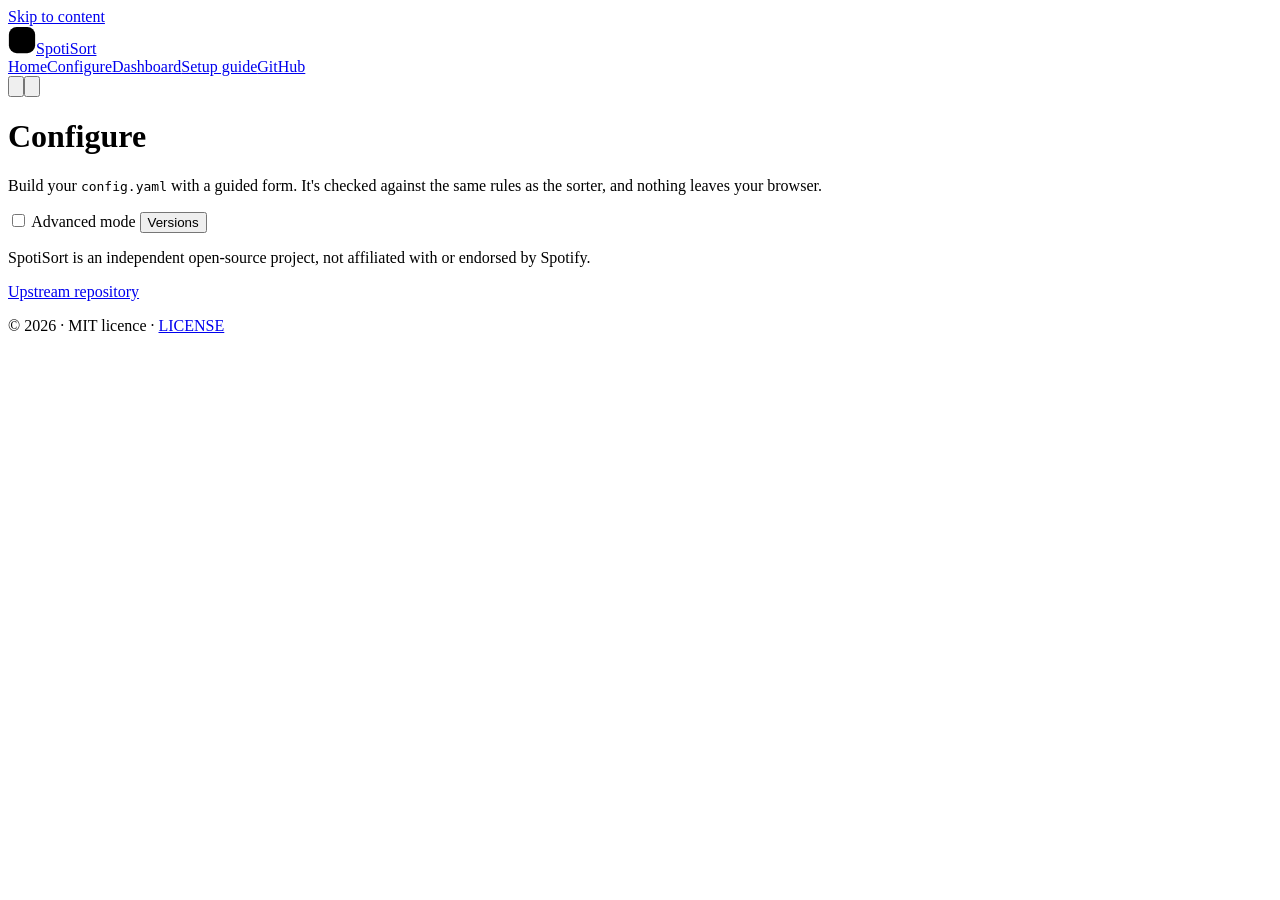
==== docs/builder/index.html @ b07a0dbf "UI cleanup pass + GitHub write-back for Configure (Master decisions 7) Part A (decisions 40-43): - B" ====
<!DOCTYPE html>
<html lang="en">
  <head>
    <meta charset="utf-8" />
    <script>try{var t=localStorage.getItem('spotisort-theme');if(t==='light'||t==='dark')document.documentElement.setAttribute('data-theme',t);}catch(e){}</script>
    <meta name="viewport" content="width=device-width, initial-scale=1" />
    <meta name="description" content="Configure SpotiSort's rules with a guided, step-by-step form. Works offline; nothing leaves your browser." />
    <meta name="theme-color" content="#121212" />
    <title>Configure — SpotiSort</title>
    <link rel="manifest" href="../manifest.webmanifest" />
    <link rel="icon" href="../assets/favicon.svg" type="image/svg+xml" />
    <link rel="icon" type="image/png" sizes="192x192" href="../icons/icon-192.png" />
    <link rel="apple-touch-icon" href="../icons/icon-192.png" />
    <link rel="stylesheet" href="../assets/tokens.css" />
    <link rel="stylesheet" href="../assets/components.css" />
    <link rel="stylesheet" href="../assets/site.css" />
    <link rel="stylesheet" href="builder.css" />
  </head>
  <body>
    <div id="site-shell">
      <noscript>
        <p><a href="../index.html">SpotiSort</a> ·
           <a href="./">Configure</a> ·
           <a href="../dashboard/">Dashboard</a> ·
           <a href="../setup/">Setup guide</a> ·
           <a href="https://github.com/Vishnu-DRX/SpotiSort">GitHub</a></p>
      </noscript>
    </div>

    <main id="main" class="container configure">
      <header class="configure-top">
        <h1>Configure</h1>
        <p class="configure-tagline">Build your <code>config.yaml</code> with a guided form. It's checked against the same rules as the sorter, and nothing leaves your browser.</p>
        <div class="configure-modebar">
          <label class="switch">
            <input type="checkbox" class="switch-input" id="advanced-toggle" role="switch" aria-checked="false" />
            <span class="switch-ui" aria-hidden="true"></span>
            <span class="switch-label">Advanced mode</span>
          </label>
          <button type="button" class="btn btn-secondary btn-sm" id="versions-open" data-open="versions-drawer">Versions</button>
        </div>
      </header>

      <div id="storage-banner" class="banner banner-warning" role="status" hidden>
        <div class="banner-body"><strong>Your browser is blocking local storage.</strong> Drafts and versions will only last until you close this tab. Use Download or Copy to keep your config.yaml safe.</div>
      </div>

      <!-- ============================================================ TEMPLATES (first visit only) -->
      <section id="templates" class="card" aria-labelledby="templates-h" hidden>
        <h2 id="templates-h">Start from a template</h2>
        <p class="hint">Pick a starting point — you can change everything afterwards.</p>
        <div class="template-grid">
          <button type="button" class="card card-interactive template-card" id="tpl-language">
            <h3>Sort by language</h3>
            <p>Map a couple of your playlists to languages and route songs by language.</p>
          </button>
          <button type="button" class="card card-interactive template-card" id="tpl-artist">
            <h3>Sort by artist</h3>
            <p>Start with a rule that routes a few favourite artists into one playlist.</p>
          </button>
          <button type="button" class="card card-interactive template-card" id="tpl-blank">
            <h3>Start blank</h3>
            <p>No rules yet — build everything from scratch.</p>
          </button>
        </div>
      </section>

      <!-- ============================================================ STEPPER -->
      <div id="wizard" class="wizard" hidden>
        <nav aria-label="Configure steps">
          <ol class="stepper" id="stepper">
            <li id="step-tab-1" data-step="1">Basics</li>
            <li id="step-tab-2" data-step="2">Languages</li>
            <li id="step-tab-3" data-step="3">Rules</li>
            <li id="step-tab-4" data-step="4">Review &amp; save</li>
          </ol>
        </nav>

        <div class="wizard-body">
          <div class="wizard-main">

            <!-- STEP 1: BASICS -->
            <section id="step-1" class="wizard-step card" aria-labelledby="step-1-h">
              <h2 id="step-1-h">1. Basics</h2>
              <p>Choose how many days a song waits in Liked Songs before rules apply, and where unmatched songs should end up (if anywhere).</p>
              <div class="example-box"><strong>Example:</strong> a threshold of 14 means a song liked today is left alone until it has sat in Liked Songs for two weeks.</div>
              <div class="field">
                <label class="label" for="g-days">Default days threshold
                  <button class="help" data-tip="Whole days a song stays in Liked Songs before any rule can match it. Rule-level overrides exist in Advanced mode." aria-label="Why does this matter?">?</button>
                </label>
                <input id="g-days" class="input" type="text" inputmode="numeric" autocomplete="off" aria-describedby="g-days-hint err-g-days" />
                <p class="hint" id="g-days-hint">Leave blank for 14.</p>
                <p class="err" id="err-g-days"></p>
              </div>
              <div class="field">
                <label class="label" for="g-fallback">Fallback playlist
                  <button class="help" data-tip="Name of an existing playlist for songs that don't match any rule. Leave blank to leave them in Liked Songs untouched." aria-label="Why does this matter?">?</button>
                </label>
                <input id="g-fallback" class="input" type="text" autocomplete="off" aria-describedby="g-fallback-hint err-g-fallback" />
                <p class="hint" id="g-fallback-hint">e.g. Inbox Overflow. Blank leaves unmatched songs alone.</p>
                <p class="err" id="err-g-fallback"></p>
              </div>
              <div class="wizard-nav"><span></span><button type="button" class="btn btn-primary" data-next>Next: Languages</button></div>
            </section>

            <!-- STEP 2: LANGUAGES -->
            <section id="step-2" class="wizard-step card" aria-labelledby="step-2-h" hidden>
              <h2 id="step-2-h">2. Languages</h2>
              <p>Tell SpotiSort which of your existing playlists already hold one language — it learns that language for every artist in that playlist.</p>
              <div class="example-box"><strong>Example:</strong> mapping "Chill Hindi" → Hindi means every artist who appears in that playlist is now recognised as Hindi elsewhere too.</div>
              <ul class="rows" id="lp-list"></ul>
              <button type="button" class="btn btn-secondary" id="lp-add">Add language playlist</button>

              <div class="field check-row-field">
                <label class="check-row"><input id="g-mb" type="checkbox" class="check" checked /> Look up genre and language on MusicBrainz
                  <button class="help" data-tip="enrichment.musicbrainz: free lookup service, limited to 1 request per second." aria-label="Why does this matter?">?</button>
                </label>
              </div>
              <div class="field check-row-field" data-advanced-only>
                <label class="check-row"><input id="g-en" type="checkbox" class="check" /> Assume English for Latin-script songs by US/GB/AU/CA/IE/NZ artists
                  <button class="help" data-tip="enrichment.english_default: a weak guess, off by default. Only turn this on if you're fine with occasional mislabeling." aria-label="Why does this matter?">?</button>
                </label>
                <p class="hint" id="g-en-hint">Off by default — a weak guess.</p>
              </div>
              <div class="field check-row-field">
                <label class="switch">
                  <input id="g-log" type="checkbox" class="switch-input" role="switch" aria-checked="false" />
                  <span class="switch-ui" aria-hidden="true"></span>
                  <span class="switch-label">Include song titles in committed run logs</span>
                </label>
                <button class="help" data-tip="Off by default: your committed logs on GitHub only show counts and links, not song titles. Turn on if you're fine with that being public in your fork." aria-label="Why does this matter?">?</button>
                <p class="hint">logging.include_track_names — off means public logs show counts and links only, not titles.</p>
              </div>

              <div class="wizard-nav"><button type="button" class="btn btn-secondary" data-back>Back</button><button type="button" class="btn btn-primary" data-next>Next: Rules</button></div>
            </section>

            <!-- STEP 3: RULES -->
            <section id="step-3" class="wizard-step card" aria-labelledby="step-3-h" hidden>
              <h2 id="step-3-h">3. Rules</h2>
              <p>Rules run top to bottom and the <strong>first match wins</strong> — order is priority. Put specific rules above broad ones.</p>
              <div class="example-box"><strong>Example:</strong> a rule matching "language is Hindi" placed above a catch-all rule means Hindi songs go to your Hindi playlist even though the catch-all would also match them.</div>
              <p class="reorder-help hint">Reorder: drag a rule by its handle, or focus the handle and use the Up/Down buttons or <kbd>Alt</kbd>+<kbd>↑</kbd>/<kbd>↓</kbd>.</p>
              <div id="rule-notice" class="notice" role="status" aria-live="polite"></div>
              <p id="rules-empty" class="empty">No rules yet. Add one to get started.</p>
              <ol id="rules" class="rules"></ol>
              <button type="button" class="btn btn-primary" id="rule-add">Add rule</button>
              <div class="wizard-nav"><button type="button" class="btn btn-secondary" data-back>Back</button><button type="button" class="btn btn-primary" data-next>Next: Review</button></div>
            </section>

            <!-- STEP 4: REVIEW -->
            <section id="step-4" class="wizard-step card" aria-labelledby="step-4-h" hidden>
              <h2 id="step-4-h">4. Review &amp; save</h2>
              <p>Check the summary below, fix anything flagged, then save a local version and download or copy the file into your fork.</p>
              <div id="error-summary" class="summary" tabindex="-1" hidden></div>
              <p id="status" class="status" role="status" aria-live="polite"></p>
              <h3>Plain-English summary</h3>
              <ul id="plain-summary" class="plain-summary"></ul>

              <div data-advanced-only class="card" id="advanced-panel">
                <h3>Advanced: raw YAML, import &amp; schema</h3>
                <div class="field">
                  <label class="label" for="yaml-edit">Edit config.yaml directly</label>
                  <textarea id="yaml-edit" class="textarea yaml-edit" rows="14" spellcheck="false" autocomplete="off" aria-describedby="yaml-edit-err"></textarea>
                  <p class="err" id="yaml-edit-err"></p>
                </div>
                <details class="disclosure" id="import">
                  <summary>Import an existing config.yaml</summary>
                  <p class="hint">Loading replaces everything in the form. Drag a file onto this box, choose one, or paste text.</p>
                  <div class="field">
                    <label class="label" for="import-file">Choose a file</label>
                    <input id="import-file" class="input" type="file" accept=".yaml,.yml,text/yaml,text/plain" />
                  </div>
                  <div class="field" id="import-drop">
                    <label class="label" for="import-text">Or paste / drop YAML</label>
                    <textarea id="import-text" class="textarea" rows="6" spellcheck="false" autocomplete="off"></textarea>
                  </div>
                  <button type="button" class="btn btn-secondary" id="import-btn">Load into form</button>
                  <div id="import-status" class="notice" role="status" aria-live="polite"></div>
                </details>
                <button type="button" class="btn btn-secondary" data-open="schema-drawer">Schema reference</button>
              </div>

              <div class="code" data-copyable>
                <div class="code-head"><span>config.yaml</span></div>
                <pre id="yaml-out" class="yaml" tabindex="0" aria-label="YAML preview"><code></code></pre>
              </div>
              <p id="action-status" class="status" role="status" aria-live="polite"></p>
              <div class="actions">
                <button type="button" class="btn btn-primary" id="save-btn">Save configuration</button>
                <button type="button" class="btn btn-secondary" id="save-github-btn">Save to GitHub</button>
                <button type="button" class="btn btn-secondary" id="download-btn" data-advanced-only>Download config.yaml</button>
              </div>
              <p class="hint"><strong>Save configuration</strong> saves a version locally in this browser only. <strong>Save to GitHub</strong> commits <code>config.yaml</code> straight to your fork's repository root. Either way, Copy or Download also work.</p>
              <div class="wizard-nav"><button type="button" class="btn btn-secondary" data-back>Back</button><span></span></div>
            </section>
          </div>

          <aside class="wizard-side">
            <div class="card sticky">
              <h2>Live preview</h2>
              <div class="code" data-copyable>
                <pre id="yaml-preview" class="yaml" tabindex="0" aria-label="Live YAML preview"><code></code></pre>
              </div>
              <h3>In plain English</h3>
              <ul id="plain-summary-side" class="plain-summary"></ul>
            </div>
          </aside>
        </div>
      </div>
    </main>

    <!-- Versions drawer -->
    <div class="overlay overlay-side" id="versions-drawer" hidden>
      <div class="drawer" role="dialog" aria-labelledby="versions-drawer-title">
        <div class="dialog-head"><h2 id="versions-drawer-title">Versions</h2><button class="btn btn-icon" data-close aria-label="Close">×</button></div>
        <div class="dialog-body">
          <h3>Saved locally</h3>
          <p class="hint">The last 5 saved versions, kept in this browser only.</p>
          <ul id="versions-list" class="versions-list"></ul>
          <p id="versions-empty" class="empty">No saved versions yet. Use "Save configuration" on the Review step.</p>
          <h3>On GitHub</h3>
          <p class="hint" id="versions-github-hint">The last 5 commits to <code>config.yaml</code> on your fork.</p>
          <ul id="versions-github-list" class="versions-list"></ul>
        </div>
      </div>
    </div>

    <!-- Save to GitHub dialog -->
    <div class="overlay" id="github-save-dialog" hidden>
      <div class="dialog" role="dialog" aria-labelledby="github-save-title">
        <div class="dialog-head"><h2 id="github-save-title">Save to GitHub</h2><button class="btn btn-icon" data-close aria-label="Close">×</button></div>
        <div class="dialog-body" id="github-save-body"></div>
      </div>
    </div>

    <!-- Compare modal -->
    <div class="overlay" id="compare-modal" hidden>
      <div class="dialog dialog-wide" role="dialog" aria-labelledby="compare-title">
        <div class="dialog-head"><h2 id="compare-title">Compare with current</h2><button class="btn btn-icon" data-close aria-label="Close">×</button></div>
        <div class="dialog-body">
          <h3>Rules</h3>
          <div class="table-wrap"><table class="table" id="compare-rules-table"><thead><tr><th>Rule</th><th>Status</th></tr></thead><tbody></tbody></table></div>
          <h3>YAML</h3>
          <pre class="yaml" id="compare-yaml-diff"></pre>
        </div>
      </div>
    </div>

    <!-- Schema reference drawer -->
    <div class="overlay overlay-side" id="schema-drawer" hidden>
      <div class="drawer" role="dialog" aria-labelledby="schema-drawer-title">
        <div class="dialog-head"><h2 id="schema-drawer-title">Schema reference</h2><button class="btn btn-icon" data-close aria-label="Close">×</button></div>
        <div class="dialog-body">
          <div class="table-wrap"><table class="table" id="schema-table"><thead><tr><th>Key</th><th>Type</th><th>Default</th><th>Constraint</th></tr></thead><tbody></tbody></table></div>
        </div>
      </div>
    </div>

    <datalist id="lang-options"></datalist>
    <script src="../vendor/js-yaml.min.js"></script>
    <script src="languages.js"></script>
    <script src="validate.js"></script>
    <script src="schema.js"></script>
    <script src="../assets/ui.js" defer></script>
    <script src="../assets/shell.js" defer data-active="configure"></script>
    <script src="../assets/github-pat.js" defer></script>
    <script src="app.js" defer></script>
  </body>
</html>
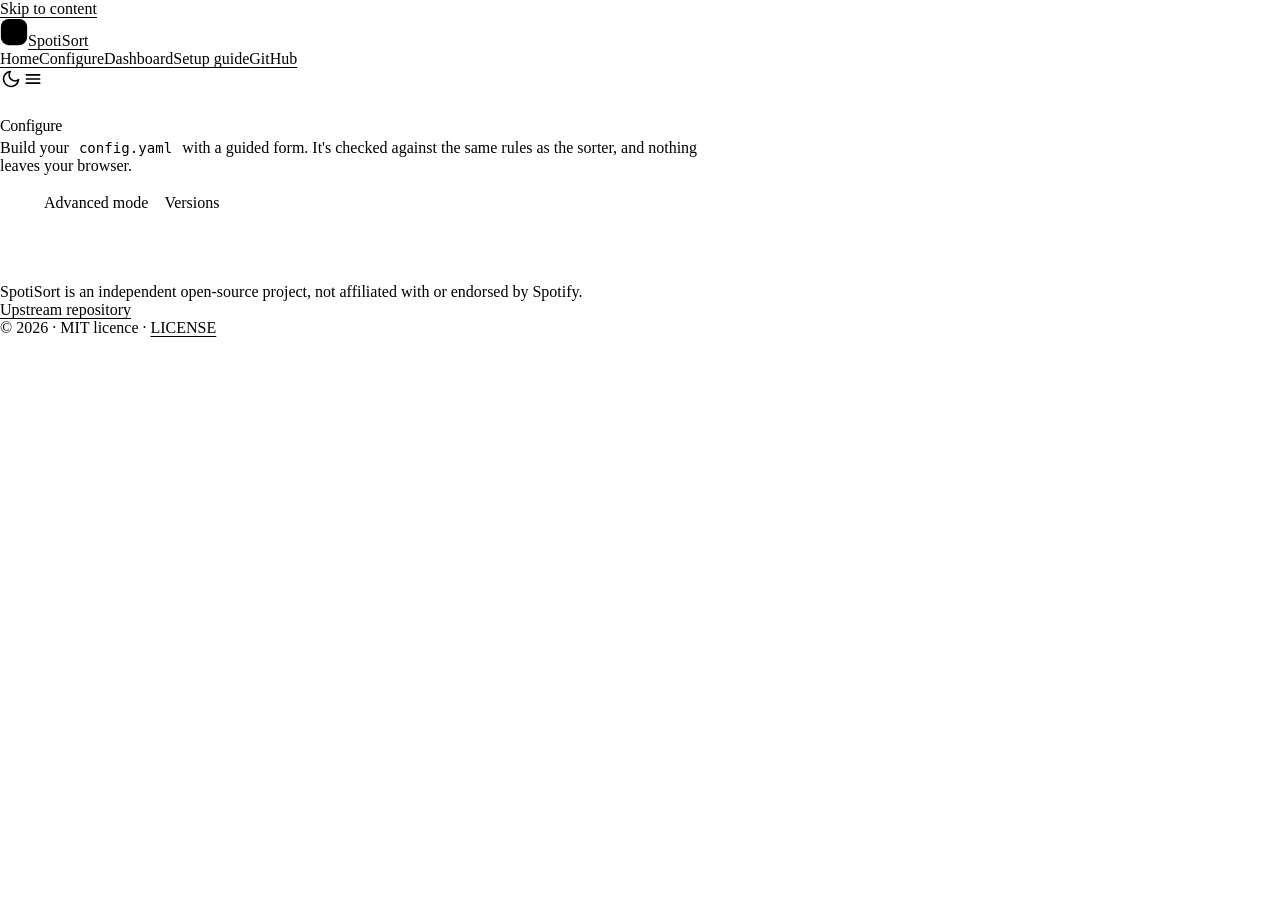
==== commit 1e92d3f7: "Fix stepper list-item ARIA violation in Configure builder role="button" directly on the #stepper <li" ====
--- a/docs/builder/index.html
+++ b/docs/builder/index.html
@@ -69,10 +69,10 @@
       <div id="wizard" class="wizard" hidden>
         <nav aria-label="Configure steps">
           <ol class="stepper" id="stepper">
-            <li id="step-tab-1" data-step="1">Basics</li>
-            <li id="step-tab-2" data-step="2">Languages</li>
-            <li id="step-tab-3" data-step="3">Rules</li>
-            <li id="step-tab-4" data-step="4">Review &amp; save</li>
+            <li data-step="1"><button type="button" id="step-tab-1">Basics</button></li>
+            <li data-step="2"><button type="button" id="step-tab-2">Languages</button></li>
+            <li data-step="3"><button type="button" id="step-tab-3">Rules</button></li>
+            <li data-step="4"><button type="button" id="step-tab-4">Review &amp; save</button></li>
           </ol>
         </nav>
 
@@ -100,6 +100,14 @@
                 <p class="hint" id="g-fallback-hint">e.g. Inbox Overflow. Blank leaves unmatched songs alone.</p>
                 <p class="err" id="err-g-fallback"></p>
               </div>
+              <div class="field">
+                <label class="label" for="g-inbox-since">Inbox start date
+                  <button class="help" data-tip="Songs liked before this date are never evaluated, no matter how a run is started. Required before an unattended (scheduled) run is allowed, so a future schedule can never reach your old library." aria-label="Why does this matter?">?</button>
+                </label>
+                <input id="g-inbox-since" class="input" type="date" autocomplete="off" aria-describedby="g-inbox-since-hint err-g-inbox-since" />
+                <p class="hint" id="g-inbox-since-hint">Blank means every song is in scope (fine for manual runs; a scheduled run will require this to be set).</p>
+                <p class="err" id="err-g-inbox-since"></p>
+              </div>
               <div class="wizard-nav"><span></span><button type="button" class="btn btn-primary" data-next>Next: Languages</button></div>
             </section>
 
@@ -128,8 +136,8 @@
                   <span class="switch-ui" aria-hidden="true"></span>
                   <span class="switch-label">Include song titles in committed run logs</span>
                 </label>
-                <button class="help" data-tip="Off by default: your committed logs on GitHub only show counts and links, not song titles. Turn on if you're fine with that being public in your fork." aria-label="Why does this matter?">?</button>
-                <p class="hint">logging.include_track_names — off means public logs show counts and links only, not titles.</p>
+                <button class="help" data-tip="Off by default: your committed logs on GitHub show counts and decisions only, not song titles or which songs they are. Turn on if you're fine with real song titles and links being public in your fork." aria-label="Why does this matter?">?</button>
+                <p class="hint">logging.include_track_names — off means public logs show counts and decisions only, no titles and no song-identifying links.</p>
               </div>
 
               <div class="wizard-nav"><button type="button" class="btn btn-secondary" data-back>Back</button><button type="button" class="btn btn-primary" data-next>Next: Rules</button></div>
@@ -141,6 +149,48 @@
               <p>Rules run top to bottom and the <strong>first match wins</strong> — order is priority. Put specific rules above broad ones.</p>
               <div class="example-box"><strong>Example:</strong> a rule matching "language is Hindi" placed above a catch-all rule means Hindi songs go to your Hindi playlist even though the catch-all would also match them.</div>
               <p class="reorder-help hint">Reorder: drag a rule by its handle, or focus the handle and use the Up/Down buttons or <kbd>Alt</kbd>+<kbd>↑</kbd>/<kbd>↓</kbd>.</p>
+
+              <div class="card" id="aip-panel">
+                <h3>Route songs to an artist's existing playlist</h3>
+                <p class="hint">If most of an artist's songs already sit in one of your playlists, a new song by that artist can be routed there automatically — no language or genre needed. Turn this on, then add a rule below using the "Artist has a confident home playlist" condition with Target playlist set to <code>auto</code>.</p>
+                <div class="field check-row-field">
+                  <label class="switch">
+                    <input id="g-aip-enabled" type="checkbox" class="switch-input" role="switch" aria-checked="false" />
+                    <span class="switch-ui" aria-hidden="true"></span>
+                    <span class="switch-label">Enable artist-based routing</span>
+                  </label>
+                  <button class="help" data-tip="artist_in_playlist: off by default. When on, adds the settings below to config.yaml so a rule can use the 'auto' target." aria-label="Why does this matter?">?</button>
+                </div>
+                <div class="field">
+                  <label class="label" for="g-aip-min-tracks">Minimum tracks
+                    <button class="help" data-tip="artist_in_playlist.min_tracks: the artist needs at least this many existing tracks in one playlist, or the signal is too weak to act on." aria-label="Why does this matter?">?</button>
+                  </label>
+                  <input id="g-aip-min-tracks" class="input" type="text" inputmode="numeric" autocomplete="off" aria-describedby="g-aip-min-tracks-hint err-g-aip-min-tracks" />
+                  <p class="hint" id="g-aip-min-tracks-hint">Default 3.</p>
+                  <p class="err" id="err-g-aip-min-tracks"></p>
+                </div>
+                <div class="field">
+                  <label class="label" for="g-aip-min-dominance">Minimum dominance
+                    <button class="help" data-tip="artist_in_playlist.min_dominance: that top playlist must hold at least this share (0-1) of the artist's tracked tracks, or it's not treated as a confident home." aria-label="Why does this matter?">?</button>
+                  </label>
+                  <input id="g-aip-min-dominance" class="input" type="text" inputmode="decimal" autocomplete="off" aria-describedby="g-aip-min-dominance-hint err-g-aip-min-dominance" />
+                  <p class="hint" id="g-aip-min-dominance-hint">Default 0.9 (90%).</p>
+                  <p class="err" id="err-g-aip-min-dominance"></p>
+                </div>
+                <div class="field" data-advanced-only>
+                  <label class="label" for="aip-exclude-add">Never route to these playlists
+                    <button class="help" data-tip="artist_in_playlist.exclude_playlists: these playlists are never a candidate target, however many tracks by the artist they hold. Vault_drx is always excluded, on top of anything listed here." aria-label="Why does this matter?">?</button>
+                  </label>
+                  <ul id="aip-exclude-chips" class="chips" aria-label="Excluded playlists"></ul>
+                  <div class="chip-add">
+                    <input id="aip-exclude-add" class="input" type="text" autocomplete="off" aria-describedby="err-g-aip-exclude" />
+                    <button type="button" class="btn btn-secondary" id="aip-exclude-add-btn">Add</button>
+                  </div>
+                  <p class="hint">Vault_drx is always excluded and cannot be removed here.</p>
+                  <p class="err" id="err-g-aip-exclude"></p>
+                </div>
+              </div>
+
               <div id="rule-notice" class="notice" role="status" aria-live="polite"></div>
               <p id="rules-empty" class="empty">No rules yet. Add one to get started.</p>
               <ol id="rules" class="rules"></ol>
--- a/docs/assets/components.css
+++ b/docs/assets/components.css
@@ -0,0 +1,259 @@
+/* SpotiSort component library (Master decision 23). Consumes ONLY tokens.css variables. API: see COMPONENTS.md.
+   Sections: base, utilities, buttons, forms, cards, tabs, overlays, toasts, tooltip/popover, badges, table,
+   feedback (empty/skeleton/banner/stepper), code, disclosure, meter. */
+
+/* ------------------------------------------------------------ base */
+*, *::before, *::after { box-sizing: border-box; }
+html { background: var(--color-bg); overflow-x: hidden; }
+body { margin: 0; background: var(--color-bg); color: var(--color-text); font: var(--text-md)/var(--leading-body) var(--font-sans); overflow-wrap: break-word; overflow-x: clip; }
+body.ui-locked { overflow: hidden; }
+h1, h2, h3, h4 { line-height: var(--leading-tight); margin: 0 0 var(--space-3); font-weight: var(--weight-bold); }
+h1 { font-size: var(--text-3xl); letter-spacing: -0.02em; }
+h2 { font-size: var(--text-2xl); letter-spacing: -0.01em; }
+h3 { font-size: var(--text-xl); }
+h4 { font-size: var(--text-lg); }
+p { margin: 0 0 var(--space-3); }
+a { color: var(--color-accent-text); text-underline-offset: 3px; }
+a:hover { color: var(--color-accent-hover); }
+:root[data-theme="light"] a:hover { color: var(--color-accent-pressed); }
+@media (prefers-color-scheme: light) { :root:not([data-theme="dark"]) a:hover { color: var(--color-accent-pressed); } }
+code, kbd, samp { font: 0.9em var(--font-mono); }
+:not(pre) > code { background: var(--color-elevated); padding: 1px 6px; border-radius: var(--radius-sm); overflow-wrap: anywhere; }
+kbd { background: var(--color-elevated); border: 1px solid var(--color-border); border-bottom-width: 2px; border-radius: var(--radius-sm); padding: 0 6px; }
+hr { border: 0; border-top: 1px solid var(--color-border); margin: var(--space-5) 0; }
+img, svg { max-width: 100%; }
+[hidden] { display: none !important; }
+::placeholder { color: var(--color-text-secondary); opacity: 1; }
+input[type="range"] { accent-color: var(--color-accent); }
+
+/* ------------------------------------------------------------ utilities */
+.sr-only { position: absolute; width: 1px; height: 1px; margin: -1px; overflow: hidden; clip: rect(0 0 0 0); white-space: nowrap; border: 0; padding: 0; }
+.muted { color: var(--color-text-secondary); }
+.small { font-size: var(--text-sm); }
+.tabular, .num { font-variant-numeric: tabular-nums; }
+.stack { display: flex; flex-direction: column; gap: var(--space-4); }
+.stack-sm { display: flex; flex-direction: column; gap: var(--space-2); }
+.cluster { display: flex; flex-wrap: wrap; align-items: center; gap: var(--space-3); }
+.container { width: 100%; max-width: var(--content-max); margin: 0 auto; padding: 0 var(--space-4); }
+.icon { width: 1.25em; height: 1.25em; flex: none; fill: none; stroke: currentColor; stroke-width: 2; stroke-linecap: round; stroke-linejoin: round; }
+
+/* ------------------------------------------------------------ buttons */
+.btn { --btn-bg: transparent; --btn-fg: var(--color-text); --btn-bd: var(--color-muted);
+  display: inline-flex; align-items: center; justify-content: center; gap: var(--space-2); position: relative;
+  min-height: var(--touch-target); padding: 0 var(--space-5); font: var(--weight-bold) var(--text-md)/1 var(--font-sans);
+  color: var(--btn-fg); background: var(--btn-bg); border: 1px solid var(--btn-bd); border-radius: var(--radius-pill);
+  cursor: pointer; text-decoration: none; white-space: nowrap; user-select: none; -webkit-tap-highlight-color: transparent;
+  transition: background var(--motion-fast) var(--motion-ease), transform var(--motion-fast) var(--motion-ease), border-color var(--motion-fast); }
+.btn:hover { --btn-bd: var(--color-text); color: var(--btn-fg); }
+.btn:active { transform: scale(0.98); }
+.btn-primary { --btn-bg: var(--color-accent); --btn-fg: var(--color-on-accent); --btn-bd: var(--color-accent); }
+.btn-primary:hover { --btn-bg: var(--color-accent-hover); --btn-bd: var(--color-accent-hover); color: var(--color-on-accent); transform: scale(1.02); }
+.btn-primary:active { --btn-bg: var(--color-accent-pressed); --btn-bd: var(--color-accent-pressed); transform: scale(0.98); }
+.btn-secondary { --btn-bg: transparent; }
+.btn-ghost { --btn-bd: transparent; }
+.btn-ghost:hover { --btn-bd: transparent; background: var(--color-hover); }
+.btn-danger { --btn-bg: var(--color-danger-bg); --btn-fg: var(--color-danger-text); --btn-bd: var(--color-danger); }
+.btn-danger:hover { --btn-bd: var(--color-danger-text); color: var(--color-danger-text); }
+.btn-sm { min-height: 32px; padding: 0 var(--space-3); font-size: var(--text-sm); }
+.btn-icon { width: var(--touch-target); padding: 0; --btn-bd: transparent; border-radius: 50%; }
+.btn-icon:hover { --btn-bd: transparent; background: var(--color-hover); }
+.btn-icon.btn-sm { width: 32px; }
+.btn:disabled, .btn[aria-disabled="true"] { opacity: 0.45; cursor: not-allowed; transform: none; pointer-events: none; }
+.btn.is-loading, .btn[aria-busy="true"] { color: transparent; pointer-events: none; }
+.btn.is-loading::after, .btn[aria-busy="true"]::after { content: ""; position: absolute; width: 1.1em; height: 1.1em; border-radius: 50%;
+  border: 2px solid var(--btn-fg); border-right-color: transparent; animation: ui-spin 0.8s linear infinite; }
+.btn.is-loading > *, .btn[aria-busy="true"] > * { visibility: hidden; }
+.btn.is-loading::after { border-color: var(--color-text); border-right-color: transparent; }
+.btn-primary.is-loading::after { border-color: var(--color-on-accent); border-right-color: transparent; }
+@keyframes ui-spin { to { transform: rotate(360deg); } }
+@media (prefers-reduced-motion: reduce) { .btn.is-loading::after, .btn[aria-busy="true"]::after { animation-duration: 3s; } }
+
+/* ------------------------------------------------------------ forms */
+.field { display: flex; flex-direction: column; gap: var(--space-1); min-width: 0; }
+.label { font-size: var(--text-sm); font-weight: var(--weight-medium); color: var(--color-text); display: inline-flex; align-items: center; gap: var(--space-2); }
+.hint { font-size: var(--text-sm); color: var(--color-text-secondary); }
+.error-msg { font-size: var(--text-sm); color: var(--color-danger-text); }
+.input, .select, .textarea, .tags { width: 100%; min-height: var(--touch-target); padding: 0 var(--space-3); font: var(--text-md)/1.4 var(--font-sans);
+  color: var(--color-text); background: var(--color-bg); border: 1px solid var(--color-muted); border-radius: var(--radius-md);
+  transition: border-color var(--motion-fast), box-shadow var(--motion-fast); }
+.card .input, .card .select, .card .textarea, .card .tags, .drawer .input, .dialog .input { background: var(--color-bg); }
+.textarea { padding: var(--space-3); min-height: 6rem; resize: vertical; }
+.input:hover, .select:hover, .textarea:hover, .tags:hover { border-color: var(--color-text-secondary); }
+.input:focus-visible, .select:focus-visible, .textarea:focus-visible, .tags:focus-within { border-color: var(--color-focus); outline: var(--focus-ring-width) solid var(--color-focus); outline-offset: 1px; }
+.input[aria-invalid="true"], .select[aria-invalid="true"], .textarea[aria-invalid="true"], .tags[aria-invalid="true"] { border-color: var(--color-danger); }
+.input:disabled, .select:disabled, .textarea:disabled { opacity: 0.5; cursor: not-allowed; }
+.select { appearance: none; -webkit-appearance: none; padding-right: 2.5rem; cursor: pointer;
+  background-image: linear-gradient(45deg, transparent 50%, var(--color-text-secondary) 50%), linear-gradient(135deg, var(--color-text-secondary) 50%, transparent 50%);
+  background-position: calc(100% - 20px) 50%, calc(100% - 14px) 50%; background-size: 6px 6px; background-repeat: no-repeat; }
+.select option { background: var(--color-elevated); color: var(--color-text); }
+input[type="number"].input { font-variant-numeric: tabular-nums; }
+input[type="number"].input::-webkit-inner-spin-button, input[type="number"].input::-webkit-outer-spin-button { opacity: 0.6; height: 28px; }
+input[type="file"].input { padding: 6px var(--space-3); line-height: 30px; cursor: pointer; }
+input[type="file"]::file-selector-button { font: var(--weight-bold) var(--text-sm) var(--font-sans); color: var(--color-text); background: transparent;
+  border: 1px solid var(--color-muted); border-radius: var(--radius-pill); padding: 0 var(--space-4); height: 30px; margin-right: var(--space-3); cursor: pointer; }
+input[type="file"]::file-selector-button:hover { border-color: var(--color-text); background: var(--color-hover); }
+
+.check-row { display: inline-flex; align-items: flex-start; gap: var(--space-3); cursor: pointer; min-height: 28px; padding: var(--space-1) 0; }
+.check-row.is-disabled, .check-row:has(input:disabled) { opacity: 0.5; cursor: not-allowed; }
+input.check, input.radio { appearance: none; -webkit-appearance: none; flex: none; width: 20px; height: 20px; margin: 2px 0 0; display: inline-grid; place-content: center;
+  background: var(--color-bg); border: 2px solid var(--color-muted); cursor: inherit; transition: background var(--motion-fast), border-color var(--motion-fast); }
+input.check { border-radius: var(--radius-sm); }
+input.radio { border-radius: 50%; }
+input.check:hover, input.radio:hover { border-color: var(--color-text); }
+input.check:checked, input.radio:checked, input.check:indeterminate { background: var(--color-accent); border-color: var(--color-accent); }
+input.check:checked::after { content: ""; width: 5px; height: 10px; border: solid var(--color-on-accent); border-width: 0 2.5px 2.5px 0; transform: rotate(45deg) translate(-1px, -1px); }
+input.check:indeterminate::after { content: ""; width: 10px; height: 2.5px; background: var(--color-on-accent); }
+input.radio:checked::after { content: ""; width: 8px; height: 8px; border-radius: 50%; background: var(--color-on-accent); }
+input.check[aria-invalid="true"], input.radio[aria-invalid="true"] { border-color: var(--color-danger); }
+
+.switch { display: inline-flex; align-items: center; gap: var(--space-3); cursor: pointer; position: relative; min-height: 28px; }
+.switch-input { position: absolute; opacity: 0; width: 44px; height: 28px; margin: 0; cursor: pointer; }
+.switch-ui { position: relative; flex: none; width: 44px; height: 26px; border-radius: var(--radius-pill); background: var(--color-elevated); border: 2px solid var(--color-muted); transition: background var(--motion-base), border-color var(--motion-base); }
+.switch-ui::after { content: ""; position: absolute; top: 3px; left: 3px; width: 16px; height: 16px; border-radius: 50%; background: var(--color-text-secondary); transition: transform var(--motion-base) var(--motion-ease), background var(--motion-base); }
+.switch-input:checked + .switch-ui { background: var(--color-accent); border-color: var(--color-accent); }
+.switch-input:checked + .switch-ui::after { transform: translateX(18px); background: var(--color-on-accent); }
+.switch-input:focus-visible + .switch-ui { outline: var(--focus-ring-width) solid var(--color-focus); outline-offset: var(--focus-ring-offset); }
+.switch-input:disabled + .switch-ui, .switch-input:disabled ~ .switch-label { opacity: 0.5; cursor: not-allowed; }
+
+.segmented { display: inline-flex; padding: 3px; gap: 2px; background: var(--color-elevated); border: 1px solid var(--color-border); border-radius: var(--radius-pill); max-width: 100%; }
+.segmented label { position: relative; display: flex; }
+.segmented input { position: absolute; opacity: 0; inset: 0; margin: 0; cursor: pointer; }
+.segmented span { display: inline-flex; align-items: center; min-height: 36px; padding: 0 var(--space-4); border-radius: var(--radius-pill); font-size: var(--text-sm); font-weight: var(--weight-bold); color: var(--color-text-secondary); transition: background var(--motion-fast), color var(--motion-fast); white-space: nowrap; }
+.segmented label:hover span { color: var(--color-text); }
+.segmented input:checked + span { background: var(--color-accent); color: var(--color-on-accent); }
+.segmented input:focus-visible + span { outline: var(--focus-ring-width) solid var(--color-focus); outline-offset: var(--focus-ring-offset); }
+.segmented input:disabled + span { opacity: 0.45; cursor: not-allowed; }
+
+.tags { display: flex; flex-wrap: wrap; align-items: center; gap: var(--space-2); padding: 6px var(--space-2); cursor: text; }
+.tags input { flex: 1 1 8rem; min-width: 6rem; min-height: 30px; border: 0; outline: 0; background: transparent; color: var(--color-text); font: inherit; padding: 0 var(--space-1); }
+.tags input:focus-visible { outline: 0; }
+
+/* ------------------------------------------------------------ cards, tabs */
+.card { background: var(--color-surface); border: 1px solid var(--color-border); border-radius: var(--radius-lg); padding: var(--space-5); }
+.card > :last-child { margin-bottom: 0; }
+.card-elevated { background: var(--color-elevated); box-shadow: var(--shadow-md); }
+.card-interactive { transition: background var(--motion-base), transform var(--motion-base) var(--motion-ease); }
+a.card-interactive { display: block; color: inherit; text-decoration: none; }
+.card-interactive:hover { background: var(--color-hover); transform: translateY(-2px); }
+
+.tablist { display: flex; gap: var(--space-1); border-bottom: 1px solid var(--color-border); overflow-x: auto; }
+.tab { appearance: none; background: none; border: 0; border-bottom: 3px solid transparent; margin-bottom: -1px; min-height: var(--touch-target); padding: 0 var(--space-4);
+  font: var(--weight-bold) var(--text-md) var(--font-sans); color: var(--color-text-secondary); cursor: pointer; white-space: nowrap; }
+.tab:hover { color: var(--color-text); }
+.tab[aria-selected="true"] { color: var(--color-text); border-bottom-color: var(--color-accent); }
+.tab:focus-visible { outline-offset: -3px; }
+.tabpanel { padding-top: var(--space-4); }
+
+/* ------------------------------------------------------------ modal + drawer */
+.overlay { position: fixed; inset: 0; z-index: var(--z-overlay); display: flex; align-items: center; justify-content: center; padding: var(--space-4); background: var(--color-scrim); animation: ui-fade var(--motion-base) var(--motion-ease); }
+.dialog, .drawer { background: var(--color-elevated); color: var(--color-text); border: 1px solid var(--color-border); box-shadow: var(--shadow-lg); display: flex; flex-direction: column; max-height: 100%; }
+.dialog { width: min(32rem, 100%); border-radius: var(--radius-lg); animation: ui-pop var(--motion-base) var(--motion-ease); }
+.overlay-side { justify-content: flex-end; padding: 0; }
+.drawer { width: min(30rem, 100%); height: 100%; border-radius: 0; border-width: 0 0 0 1px; animation: ui-slide var(--motion-slow) var(--motion-ease); }
+.dialog:focus, .drawer:focus { outline: 0; }
+.dialog-head { display: flex; align-items: flex-start; justify-content: space-between; gap: var(--space-3); padding: var(--space-5) var(--space-5) var(--space-2); }
+.dialog-head h2, .dialog-head h3 { margin: 0; font-size: var(--text-xl); }
+.dialog-body { padding: var(--space-2) var(--space-5) var(--space-4); overflow: auto; flex: 1 1 auto; }
+.dialog-foot { display: flex; flex-wrap: wrap; justify-content: flex-end; gap: var(--space-3); padding: var(--space-3) var(--space-5) var(--space-5); }
+@keyframes ui-fade { from { opacity: 0; } }
+@keyframes ui-pop { from { opacity: 0; transform: translateY(8px) scale(0.98); } }
+@keyframes ui-slide { from { transform: translateX(32px); opacity: 0; } }
+
+/* ------------------------------------------------------------ toasts */
+.toasts { position: fixed; z-index: var(--z-toast); right: var(--space-4); bottom: var(--space-4); left: var(--space-4); display: flex; flex-direction: column; align-items: flex-end; gap: var(--space-2); pointer-events: none; }
+.toast { pointer-events: auto; display: flex; align-items: center; gap: var(--space-3); max-width: 26rem; padding: var(--space-3) var(--space-4); border-radius: var(--radius-md); background: var(--color-elevated); color: var(--color-text);
+  border: 1px solid var(--color-border); border-left: 4px solid var(--toast-c, var(--color-info)); box-shadow: var(--shadow-md); animation: ui-pop var(--motion-base) var(--motion-ease); }
+.toast-success { --toast-c: var(--color-accent); }
+.toast-error { --toast-c: var(--color-danger); }
+.toast-warning { --toast-c: var(--color-warning); }
+.toast-msg { flex: 1; font-size: var(--text-sm); }
+
+/* ------------------------------------------------------------ tooltip + popover */
+.tooltip, .popover { position: fixed; z-index: var(--z-tip); max-width: min(20rem, calc(100vw - 16px)); padding: var(--space-2) var(--space-3); border-radius: var(--radius-md);
+  background: var(--color-elevated); color: var(--color-text); border: 1px solid var(--color-muted); box-shadow: var(--shadow-md); font-size: var(--text-sm); line-height: 1.45; }
+.popover { padding: var(--space-4); max-width: min(24rem, calc(100vw - 16px)); }
+.popover > :last-child { margin-bottom: 0; }
+.help { appearance: none; position: relative; display: inline-grid; place-content: center; width: 22px; height: 22px; padding: 0; border-radius: 50%; cursor: help; vertical-align: middle;
+  font: var(--weight-bold) 13px/1 var(--font-sans); color: var(--color-text-secondary); background: var(--color-elevated); border: 1px solid var(--color-muted); }
+.help::before { content: ""; position: absolute; inset: -11px; }
+.help:hover, .help[aria-expanded="true"] { color: var(--color-text); border-color: var(--color-text); }
+
+/* ------------------------------------------------------------ badge, chip */
+.badge { display: inline-flex; align-items: center; gap: 6px; padding: 2px 10px; border-radius: var(--radius-pill); font-size: var(--text-xs); font-weight: var(--weight-bold); line-height: 1.5; white-space: nowrap;
+  background: var(--color-neutral-bg); color: var(--color-neutral-text); }
+.badge-success { background: var(--color-success-bg); color: var(--color-success-text); }
+.badge-danger { background: var(--color-danger-bg); color: var(--color-danger-text); }
+.badge-warning { background: var(--color-warning-bg); color: var(--color-warning-text); }
+.badge-info { background: var(--color-info-bg); color: var(--color-info-text); }
+.chip { display: inline-flex; align-items: center; gap: var(--space-1); min-height: 30px; padding: 0 var(--space-3); border-radius: var(--radius-pill); font: var(--weight-medium) var(--text-sm) var(--font-sans);
+  background: var(--color-elevated); color: var(--color-text); border: 1px solid var(--color-border); }
+button.chip { cursor: pointer; }
+button.chip:hover { border-color: var(--color-text-secondary); }
+button.chip[aria-pressed="true"] { background: var(--color-accent); color: var(--color-on-accent); border-color: var(--color-accent); }
+.chip-x { appearance: none; display: inline-grid; place-content: center; width: 22px; height: 22px; margin-right: -8px; padding: 0; border: 0; border-radius: 50%; background: none; color: var(--color-text-secondary); cursor: pointer; font-size: 16px; line-height: 1; }
+.chip-x:hover { background: var(--color-hover); color: var(--color-text); }
+
+/* ------------------------------------------------------------ table */
+.table-wrap { overflow: auto; max-height: var(--table-max, none); border: 1px solid var(--color-border); border-radius: var(--radius-lg); background: var(--color-surface); }
+.table { width: 100%; border-collapse: separate; border-spacing: 0; font-size: var(--text-sm); }
+.table caption { text-align: left; padding: var(--space-3) var(--space-4); color: var(--color-text-secondary); }
+.table th, .table td { padding: var(--space-3) var(--space-4); text-align: left; border-bottom: 1px solid var(--color-border); vertical-align: middle; }
+.table thead th { position: sticky; top: 0; z-index: 1; background: var(--color-elevated); font-weight: var(--weight-bold); white-space: nowrap; }
+.table tbody tr:hover { background: var(--color-hover); }
+.table tbody tr:last-child td { border-bottom: 0; }
+.table td.num, .table th.num { text-align: right; font-variant-numeric: tabular-nums; }
+.table-compact th, .table-compact td { padding: var(--space-1) var(--space-3); }
+.th-sort { appearance: none; background: none; border: 0; padding: 0; margin: 0; font: inherit; color: inherit; cursor: pointer; display: inline-flex; align-items: center; gap: var(--space-2); }
+.th-sort::after { content: "\2195"; color: var(--color-text-secondary); font-weight: var(--weight-regular); }
+th[aria-sort="ascending"] .th-sort::after { content: "\2191"; color: var(--color-accent-text); }
+th[aria-sort="descending"] .th-sort::after { content: "\2193"; color: var(--color-accent-text); }
+
+/* ------------------------------------------------------------ empty, skeleton, banner, stepper */
+.empty { text-align: center; padding: var(--space-7) var(--space-5); border: 1px dashed var(--color-border); border-radius: var(--radius-lg); color: var(--color-text-secondary); }
+.empty h3 { color: var(--color-text); font-size: var(--text-lg); }
+.empty .icon { width: 40px; height: 40px; color: var(--color-muted); margin-bottom: var(--space-3); }
+.skeleton, .skeleton-line { display: block; background: linear-gradient(90deg, var(--color-elevated) 25%, var(--color-hover) 50%, var(--color-elevated) 75%); background-size: 200% 100%; animation: ui-shimmer 1.4s linear infinite; border-radius: var(--radius-md); }
+.skeleton-line { height: 14px; margin: var(--space-2) 0; width: 100%; }
+.skeleton-line.short { width: 40%; }
+@keyframes ui-shimmer { to { background-position: -200% 0; } }
+@media (prefers-reduced-motion: reduce) { .skeleton, .skeleton-line { animation: none; } }
+
+.banner { display: flex; align-items: flex-start; gap: var(--space-3); padding: var(--space-3) var(--space-4); border-radius: var(--radius-md); border: 1px solid var(--bn-c, var(--color-info)); background: var(--bn-bg, var(--color-info-bg)); color: var(--bn-fg, var(--color-info-text)); }
+.banner-body { flex: 1; min-width: 0; }
+.banner-body > :last-child { margin-bottom: 0; }
+.banner a { color: inherit; }
+.banner-success { --bn-c: var(--color-accent); --bn-bg: var(--color-success-bg); --bn-fg: var(--color-success-text); }
+.banner-warning { --bn-c: var(--color-warning); --bn-bg: var(--color-warning-bg); --bn-fg: var(--color-warning-text); }
+.banner-danger { --bn-c: var(--color-danger); --bn-bg: var(--color-danger-bg); --bn-fg: var(--color-danger-text); }
+
+.stepper { display: flex; flex-wrap: wrap; gap: var(--space-2) var(--space-5); list-style: none; margin: 0; padding: 0; counter-reset: step; }
+.stepper li { counter-increment: step; display: flex; align-items: center; gap: var(--space-2); color: var(--color-text-secondary); font-weight: var(--weight-medium); }
+.stepper li::before { content: counter(step); display: inline-grid; place-content: center; width: 28px; height: 28px; border-radius: 50%; border: 2px solid var(--color-muted); font-size: var(--text-sm); font-weight: var(--weight-bold); }
+.stepper a, .stepper button { color: inherit; text-decoration: none; background: none; border: 0; padding: 0; font: inherit; cursor: pointer; min-height: 28px; }
+.stepper li:has(.is-done) { color: var(--color-text); }
+.stepper li:has(.is-done)::before { content: "\2713"; background: var(--color-accent); border-color: var(--color-accent); color: var(--color-on-accent); }
+.stepper li:has([aria-current="step"]) { color: var(--color-text); }
+.stepper li:has([aria-current="step"])::before { border-color: var(--color-accent); color: var(--color-accent-text); }
+
+/* ------------------------------------------------------------ code / YAML view */
+.code { position: relative; background: var(--color-bg); border: 1px solid var(--color-border); border-radius: var(--radius-md); margin: 0 0 var(--space-3); }
+.card .code, .banner .code { background: var(--color-bg); }
+.code pre { margin: 0; padding: var(--space-3) var(--space-4); overflow: auto; font: 0.875rem/1.6 var(--font-mono); tab-size: 2; }
+.code[data-copyable] pre, .code:has(.code-copy) pre { padding-right: 6.5rem; }
+.code-copy { position: absolute; top: 6px; right: 6px; }
+.code .k { color: var(--color-accent-text); }
+.code .c { color: var(--color-text-secondary); }
+
+/* ------------------------------------------------------------ disclosure, meter */
+.disclosure { border-bottom: 1px solid var(--color-border); }
+.disclosure > summary { list-style: none; cursor: pointer; display: flex; align-items: center; justify-content: space-between; gap: var(--space-4); min-height: var(--touch-target); padding: var(--space-3) 0; font-weight: var(--weight-bold); font-size: var(--text-lg); }
+.disclosure > summary::-webkit-details-marker { display: none; }
+.disclosure > summary::after { content: ""; flex: none; width: 10px; height: 10px; border: solid var(--color-text-secondary); border-width: 0 2px 2px 0; transform: rotate(45deg); transition: transform var(--motion-base) var(--motion-ease); }
+.disclosure[open] > summary::after { transform: rotate(-135deg); }
+.disclosure > :not(summary) { padding-bottom: var(--space-4); color: var(--color-text-secondary); }
+.disclosure > :last-child { margin-bottom: 0; }
+
+.meter { height: 8px; border-radius: var(--radius-pill); background: var(--color-elevated); overflow: hidden; }
+.meter > span { display: block; height: 100%; width: var(--v, 0%); background: var(--color-accent); border-radius: inherit; }
+.meter-warning > span { background: var(--color-warning); }
+.meter-danger > span { background: var(--color-danger); }
--- a/docs/builder/builder.css
+++ b/docs/builder/builder.css
@@ -0,0 +1,125 @@
+/* Configure-specific styles. Layers on top of assets/tokens.css + components.css + site.css. */
+
+.configure { padding-top: var(--space-6, 24px); padding-bottom: var(--space-8, 48px); }
+/* The sticky site header can otherwise cover a focused/scrolled-to control near the top of the page. */
+.configure :is(button, a, input, select, textarea, summary, [tabindex]) { scroll-margin-top: 88px; }
+.configure-top h1 { margin: 0 0 4px; }
+.configure-tagline { color: var(--color-text-secondary); max-width: 46rem; margin: 0 0 12px; }
+.configure-modebar { display: flex; align-items: center; gap: 16px; flex-wrap: wrap; margin-bottom: 16px; }
+
+code { font: 0.88em ui-monospace, SFMono-Regular, Menlo, Consolas, monospace; background: var(--color-neutral-bg); padding: 1px 5px; border-radius: 4px; }
+
+/* templates */
+.template-grid { display: grid; grid-template-columns: minmax(0, 1fr); gap: 12px; margin-top: 12px; }
+@media (min-width: 46rem) { .template-grid { grid-template-columns: repeat(3, minmax(0, 1fr)); } }
+.template-card { text-align: left; cursor: pointer; border: 1px solid var(--color-border); }
+.template-card h3 { margin: 0 0 6px; }
+.template-card p { margin: 0; color: var(--color-text-secondary); }
+
+/* wizard layout */
+.wizard-body { display: grid; grid-template-columns: minmax(0, 1fr); gap: 20px; align-items: start; }
+@media (min-width: 62rem) {
+  .wizard-body { grid-template-columns: minmax(0, 1.3fr) minmax(0, 1fr); }
+  .wizard-side .sticky { position: sticky; top: 16px; max-height: calc(100vh - 32px); overflow: auto; }
+}
+.wizard-main { min-width: 0; }
+.wizard-side { min-width: 0; }
+.wizard-step { min-width: 0; }
+.wizard-nav { display: flex; align-items: center; justify-content: space-between; margin-top: 20px; }
+.example-box { background: var(--color-neutral-bg); border-left: 3px solid var(--color-accent); padding: 10px 14px; border-radius: 6px; margin: 10px 0 16px; font-size: 0.92rem; }
+
+.stepper { margin-bottom: 20px; }
+.stepper li button:focus-visible { outline: 3px solid var(--color-focus); outline-offset: 2px; }
+
+/* fields (reuse tokens, no bespoke colours) */
+.field { margin: 0 0 14px; min-width: 0; }
+.hint { color: var(--color-text-secondary); font-size: 0.88rem; margin: 4px 0 0; }
+.empty { color: var(--color-text-secondary); }
+.err { color: var(--color-danger-text); font-size: 0.9rem; font-weight: 600; margin: 4px 0 0; }
+.err:empty { display: none; }
+.check-row-field { display: flex; align-items: center; gap: 8px; flex-wrap: wrap; }
+
+/* language playlist rows */
+.rows { list-style: none; margin: 0 0 12px; padding: 0; }
+.row { display: grid; grid-template-columns: minmax(0, 1fr); gap: 0 12px; align-items: end; margin: 0 0 10px; padding-bottom: 10px; border-bottom: 1px solid var(--color-border); }
+.row .field { margin-bottom: 8px; }
+@media (min-width: 40rem) { .row { grid-template-columns: minmax(0, 1fr) minmax(0, 1fr) auto; } .row .field { margin-bottom: 0; } .row .err { grid-column: 1 / -1; } }
+
+/* rules */
+.rules { list-style: none; margin: 0; padding: 0; }
+.rule { padding: 16px; margin-bottom: 14px; }
+.rule.dragging { opacity: 0.5; }
+.rule-head { display: flex; align-items: center; justify-content: space-between; gap: 8px 12px; flex-wrap: wrap; margin-bottom: 12px; }
+.rule-head h3 { margin: 0; font-size: 1.1rem; overflow-wrap: anywhere; min-width: 10rem; flex: 1 1 10rem; }
+.rule-tools { display: flex; gap: 6px; flex-wrap: wrap; flex-shrink: 0; }
+.rule.is-collapsed .rule-head { margin-bottom: 0; }
+.drag-handle { cursor: grab; }
+.drag-handle:active { cursor: grabbing; }
+.reorder-help kbd { font: 0.85em ui-monospace, monospace; background: var(--color-neutral-bg); border: 1px solid var(--color-border); border-radius: 4px; padding: 0 4px; }
+
+.conds { border: 1px dashed var(--color-border); border-radius: 10px; padding: 8px 12px 12px; margin: 4px 0 0; min-width: 0; }
+.cond { margin: 0 0 14px; padding-bottom: 12px; border-bottom: 1px solid var(--color-border); }
+.cond-head { display: flex; align-items: center; justify-content: space-between; gap: 8px; }
+.cond-head label { margin: 0; }
+.add-cond { display: grid; grid-template-columns: minmax(0, 1fr); gap: 8px; margin-top: 8px; }
+@media (min-width: 40rem) { .add-cond { grid-template-columns: auto minmax(0, 1fr) auto; align-items: center; } .add-cond label { margin: 0; } }
+
+.chips { list-style: none; display: flex; flex-wrap: wrap; gap: 6px; margin: 0 0 8px; padding: 0; }
+.chips:empty { display: none; }
+
+/* any_of OR-groups (design/proposals/more-conditions.md) and unless (reuses .conds/.cond above as-is) */
+.any-of-editor { min-width: 0; }
+.any-of-branches { list-style: none; margin: 8px 0; padding: 0; display: flex; flex-direction: column; gap: 10px; }
+.any-of-branch { padding: 10px 12px; }
+.any-of-branch-head { display: flex; align-items: center; justify-content: space-between; gap: 8px; margin-bottom: 6px; }
+.any-of-branch-head strong { font-size: 0.9rem; }
+.any-of-branch-conds { border-left: 2px solid var(--color-border); padding-left: 10px; margin: 0 0 8px; }
+.cond-nested { margin: 0 0 10px; padding-bottom: 8px; }
+.unless-conds { border-style: solid; }
+.chip { display: inline-flex; align-items: center; gap: 2px; background: var(--color-neutral-bg); border: 1px solid var(--color-border); border-radius: 999px; padding: 2px 4px 2px 12px; max-width: 100%; }
+.chip span { overflow-wrap: anywhere; }
+.chip.bad { border-color: var(--color-danger); color: var(--color-danger-text); }
+.chip-x { min-width: 32px; min-height: 32px; border: 0; background: transparent; color: inherit; font-size: 1.2rem; line-height: 1; border-radius: 999px; cursor: pointer; }
+.chip-x:hover { background: var(--color-hover); }
+.chip-add { display: grid; grid-template-columns: minmax(0, 1fr) auto; gap: 8px; }
+
+/* notices */
+.notice { display: none; margin: 8px 0; padding: 8px 12px; border-radius: 8px; background: var(--color-success-bg); border: 1px solid var(--color-border); }
+.notice.show { display: block; }
+.notice.bad { background: var(--color-danger-bg); color: var(--color-danger-text); }
+.notice.warn { background: var(--color-warning-bg); color: var(--color-warning-text); }
+.notice ul { margin: 6px 0 0; }
+.notice p { margin: 0; }
+.notice .btn { margin-left: 8px; }
+
+/* output */
+.summary { border: 2px solid var(--color-danger); background: var(--color-danger-bg); border-radius: 10px; padding: 8px 14px; margin: 8px 0; }
+.summary h3 { margin: 0 0 4px; font-size: 1rem; color: var(--color-danger-text); }
+.summary ul { margin: 0; padding-left: 1.1rem; }
+.summary a { color: var(--color-text); }
+.status { margin: 6px 0; font-size: 0.92rem; }
+.status.ok { color: var(--color-success-text); font-weight: 600; }
+.status.bad { color: var(--color-danger-text); font-weight: 600; }
+.yaml { margin: 8px 0; padding: 12px; background: var(--color-neutral-bg); border: 1px solid var(--color-border); border-radius: 10px; overflow: auto; max-height: 28rem; font-size: 0.85rem; line-height: 1.5; tab-size: 2; }
+.yaml code { background: none; padding: 0; white-space: pre; font-size: inherit; }
+.yaml.stale { opacity: 0.75; border-style: dashed; }
+.code-head { font-weight: 600; font-size: 0.85rem; color: var(--color-text-secondary); margin-bottom: 4px; }
+.yaml-edit { font-family: ui-monospace, Consolas, monospace; font-size: 0.85rem; min-height: 20rem; }
+.plain-summary { list-style: none; margin: 0 0 12px; padding: 0; font-size: 0.92rem; }
+.plain-summary li { padding: 4px 0; border-bottom: 1px solid var(--color-border); }
+
+/* versions + compare */
+.versions-list { list-style: none; margin: 0; padding: 0; }
+.version-card { padding: 12px; margin-bottom: 10px; }
+.version-meta { display: flex; flex-direction: column; gap: 2px; margin-bottom: 8px; }
+.input-inline { margin-bottom: 8px; }
+.diff-line { white-space: pre-wrap; font-family: ui-monospace, Consolas, monospace; font-size: 0.85rem; }
+.diff-added { background: var(--color-success-bg); color: var(--color-success-text); }
+.diff-removed { background: var(--color-danger-bg); color: var(--color-danger-text); }
+.dialog-wide { max-width: 60rem; width: 100%; }
+
+.import[open] summary { margin-bottom: 8px; }
+#import-drop.drag-over textarea { outline: 2px dashed var(--color-accent); }
+
+.sr-only { position: absolute; width: 1px; height: 1px; overflow: hidden; clip: rect(0 0 0 0); white-space: nowrap; }
+@media (prefers-reduced-motion: reduce) { * { scroll-behavior: auto !important; transition: none !important; } }
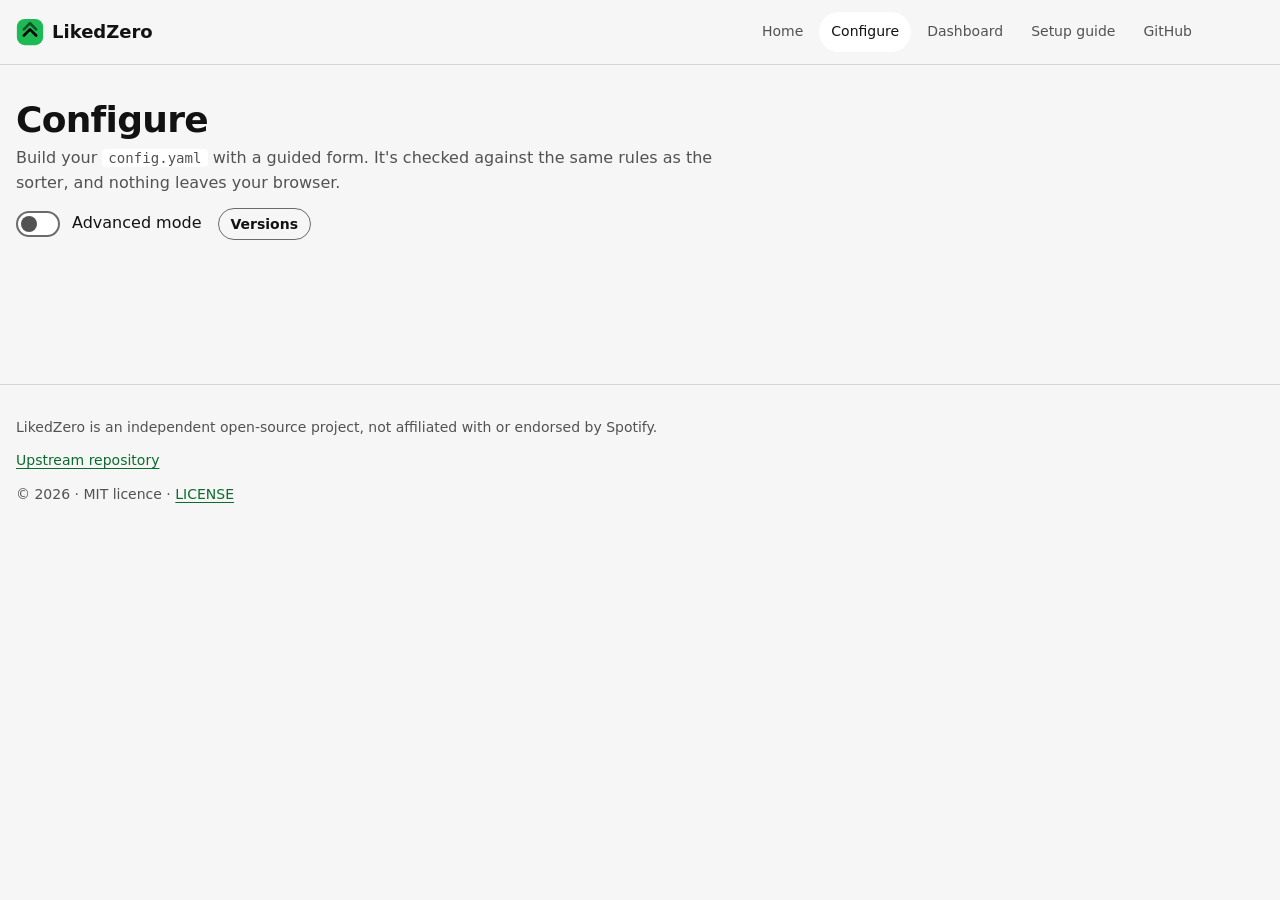
==== commit 9aec9a90: "Rename LikedZero branding across the docs/ Pages site Blanket case-preserving replace of every Spoti" ====
--- a/docs/builder/index.html
+++ b/docs/builder/index.html
@@ -2,11 +2,11 @@
 <html lang="en">
   <head>
     <meta charset="utf-8" />
-    <script>try{var t=localStorage.getItem('spotisort-theme');if(t==='light'||t==='dark')document.documentElement.setAttribute('data-theme',t);}catch(e){}</script>
+    <script>try{var t=localStorage.getItem('likedzero-theme');if(t==='light'||t==='dark')document.documentElement.setAttribute('data-theme',t);}catch(e){}</script>
     <meta name="viewport" content="width=device-width, initial-scale=1" />
-    <meta name="description" content="Configure SpotiSort's rules with a guided, step-by-step form. Works offline; nothing leaves your browser." />
+    <meta name="description" content="Configure LikedZero's rules with a guided, step-by-step form. Works offline; nothing leaves your browser." />
     <meta name="theme-color" content="#121212" />
-    <title>Configure — SpotiSort</title>
+    <title>Configure — LikedZero</title>
     <link rel="manifest" href="../manifest.webmanifest" />
     <link rel="icon" href="../assets/favicon.svg" type="image/svg+xml" />
     <link rel="icon" type="image/png" sizes="192x192" href="../icons/icon-192.png" />
@@ -19,11 +19,11 @@
   <body>
     <div id="site-shell">
       <noscript>
-        <p><a href="../index.html">SpotiSort</a> ·
+        <p><a href="../index.html">LikedZero</a> ·
            <a href="./">Configure</a> ·
            <a href="../dashboard/">Dashboard</a> ·
            <a href="../setup/">Setup guide</a> ·
-           <a href="https://github.com/Vishnu-DRX/SpotiSort">GitHub</a></p>
+           <a href="https://github.com/Vishnu-DRX/LikedZero">GitHub</a></p>
       </noscript>
     </div>
 
@@ -114,7 +114,7 @@
             <!-- STEP 2: LANGUAGES -->
             <section id="step-2" class="wizard-step card" aria-labelledby="step-2-h" hidden>
               <h2 id="step-2-h">2. Languages</h2>
-              <p>Tell SpotiSort which of your existing playlists already hold one language — it learns that language for every artist in that playlist.</p>
+              <p>Tell LikedZero which of your existing playlists already hold one language — it learns that language for every artist in that playlist.</p>
               <div class="example-box"><strong>Example:</strong> mapping "Chill Hindi" → Hindi means every artist who appears in that playlist is now recognised as Hindi elsewhere too.</div>
               <ul class="rows" id="lp-list"></ul>
               <button type="button" class="btn btn-secondary" id="lp-add">Add language playlist</button>
--- a/docs/assets/tokens.css
+++ b/docs/assets/tokens.css
@@ -0,0 +1,165 @@
+/* LikedZero design tokens (Master decision 22). The single source of truth for colour, type, space, radius,
+   shadow and motion. Dark is the default; light follows prefers-color-scheme; [data-theme="dark|light"] on <html>
+   overrides both. Pages consume these variables only, never raw colours.
+   Note on contrast: --color-muted (#7A7A7A) is 4.4:1 on the dark background, so it is for icons, dividers and
+   disabled states only. Any text that carries meaning uses --color-text-secondary or stronger. */
+
+:root,
+:root[data-theme="dark"] {
+  color-scheme: dark;
+  --color-bg: #121212;
+  --color-surface: #181818;
+  --color-elevated: #282828;
+  --color-hover: #2a2a2a;
+  --color-border: #333333;
+  --color-text: #ffffff;
+  --color-text-secondary: #b3b3b3;
+  --color-muted: #7a7a7a;
+  --color-accent: #1db954;
+  --color-accent-hover: #1ed760;
+  --color-accent-pressed: #169c46;
+  --color-on-accent: #000000;
+  --color-accent-text: #1db954;   /* green used as text/icon on the page background */
+  --color-focus: #1db954;
+  --color-danger: #e5484d;
+  --color-warning: #f5a623;
+  --color-info: #3e8ede;
+  /* tinted status surfaces + the text colour that is legible on them */
+  --color-success-bg: #10301d;  --color-success-text: #4ade80;
+  --color-danger-bg: #3b1a1c;   --color-danger-text: #ff8a8e;
+  --color-warning-bg: #3a2c0b;  --color-warning-text: #f5b84d;
+  --color-info-bg: #14283f;     --color-info-text: #85bbf2;
+  --color-neutral-bg: #262626;  --color-neutral-text: #d0d0d0;
+  --color-scrim: rgba(0, 0, 0, 0.6);
+  --color-selection: rgba(29, 185, 84, 0.35);
+  --scrollbar-thumb: #1db954;
+  --scrollbar-track: #202020;
+  --shadow-sm: 0 1px 2px rgba(0, 0, 0, 0.5);
+  --shadow-md: 0 4px 16px rgba(0, 0, 0, 0.5);
+  --shadow-lg: 0 12px 40px rgba(0, 0, 0, 0.65);
+}
+
+@media (prefers-color-scheme: light) {
+  :root:not([data-theme="dark"]) {
+    color-scheme: light;
+    --color-bg: #f6f6f6;
+    --color-surface: #ffffff;
+    --color-elevated: #ffffff;
+    --color-hover: #ececec;
+    --color-border: #d6d6d6;
+    --color-text: #121212;
+    --color-text-secondary: #525252;
+    --color-muted: #6b6b6b;
+    --color-accent: #1db954;
+    --color-accent-hover: #1ed760;
+    --color-accent-pressed: #169c46;
+    --color-on-accent: #000000;
+    --color-accent-text: #0b6b2e;
+    --color-focus: #0b6b2e;
+    --color-danger: #d13438;
+    --color-warning: #d68a00;
+    --color-info: #2b7bd0;
+    --color-success-bg: #e2f5e9;  --color-success-text: #0b6b2e;
+    --color-danger-bg: #fdeaea;   --color-danger-text: #a4262a;
+    --color-warning-bg: #fff2d9;  --color-warning-text: #7a4e00;
+    --color-info-bg: #e5f0fb;     --color-info-text: #1a5192;
+    --color-neutral-bg: #ececec;  --color-neutral-text: #3d3d3d;
+    --color-scrim: rgba(0, 0, 0, 0.4);
+    --color-selection: rgba(29, 185, 84, 0.3);
+    --scrollbar-thumb: #169c46;
+    --scrollbar-track: #e6e6e6;
+    --shadow-sm: 0 1px 2px rgba(0, 0, 0, 0.12);
+    --shadow-md: 0 4px 16px rgba(0, 0, 0, 0.14);
+    --shadow-lg: 0 12px 40px rgba(0, 0, 0, 0.22);
+  }
+}
+
+:root[data-theme="light"] {
+  color-scheme: light;
+  --color-bg: #f6f6f6;
+  --color-surface: #ffffff;
+  --color-elevated: #ffffff;
+  --color-hover: #ececec;
+  --color-border: #d6d6d6;
+  --color-text: #121212;
+  --color-text-secondary: #525252;
+  --color-muted: #6b6b6b;
+  --color-accent: #1db954;
+  --color-accent-hover: #1ed760;
+  --color-accent-pressed: #169c46;
+  --color-on-accent: #000000;
+  --color-accent-text: #0b6b2e;
+  --color-focus: #0b6b2e;
+  --color-danger: #d13438;
+  --color-warning: #d68a00;
+  --color-info: #2b7bd0;
+  --color-success-bg: #e2f5e9;  --color-success-text: #0b6b2e;
+  --color-danger-bg: #fdeaea;   --color-danger-text: #a4262a;
+  --color-warning-bg: #fff2d9;  --color-warning-text: #7a4e00;
+  --color-info-bg: #e5f0fb;     --color-info-text: #1a5192;
+  --color-neutral-bg: #ececec;  --color-neutral-text: #3d3d3d;
+  --color-scrim: rgba(0, 0, 0, 0.4);
+  --color-selection: rgba(29, 185, 84, 0.3);
+  --scrollbar-thumb: #169c46;
+  --scrollbar-track: #e6e6e6;
+  --shadow-sm: 0 1px 2px rgba(0, 0, 0, 0.12);
+  --shadow-md: 0 4px 16px rgba(0, 0, 0, 0.14);
+  --shadow-lg: 0 12px 40px rgba(0, 0, 0, 0.22);
+}
+
+/* theme-independent scales */
+:root {
+  --font-sans: system-ui, -apple-system, "Segoe UI", Roboto, "Helvetica Neue", Arial, sans-serif;
+  --font-mono: ui-monospace, SFMono-Regular, Menlo, Consolas, monospace;
+  --text-xs: 0.75rem;
+  --text-sm: 0.875rem;
+  --text-md: 1rem;
+  --text-lg: 1.125rem;
+  --text-xl: 1.375rem;
+  --text-2xl: 1.75rem;
+  --text-3xl: 2.25rem;
+  --leading-tight: 1.25;
+  --leading-body: 1.55;
+  --weight-regular: 400;
+  --weight-medium: 500;
+  --weight-bold: 700;
+  --space-1: 4px;
+  --space-2: 8px;
+  --space-3: 12px;
+  --space-4: 16px;
+  --space-5: 24px;
+  --space-6: 32px;
+  --space-7: 48px;
+  --space-8: 64px;
+  --radius-sm: 4px;
+  --radius-md: 8px;
+  --radius-lg: 12px;
+  --radius-pill: 999px;
+  --focus-ring-width: 2px;
+  --focus-ring-offset: 2px;
+  --motion-fast: 120ms;
+  --motion-base: 200ms;
+  --motion-slow: 320ms;
+  --motion-ease: cubic-bezier(0.2, 0, 0, 1);
+  --touch-target: 44px;
+  --content-max: 80rem;
+  --header-h: 64px;
+  --z-header: 50;
+  --z-overlay: 200;
+  --z-toast: 300;
+  --z-tip: 400;
+}
+
+@media (prefers-reduced-motion: reduce) {
+  :root { --motion-fast: 0ms; --motion-base: 0ms; --motion-slow: 0ms; }
+  * { scroll-behavior: auto !important; }
+}
+
+/* native control styling shared by every page */
+html { accent-color: var(--color-accent); -webkit-text-size-adjust: 100%; }
+::selection { background: var(--color-selection); color: var(--color-text); }
+:focus-visible { outline: var(--focus-ring-width) solid var(--color-focus); outline-offset: var(--focus-ring-offset); }
+* { scrollbar-width: thin; scrollbar-color: var(--scrollbar-thumb) var(--scrollbar-track); }
+::-webkit-scrollbar { width: 10px; height: 10px; }
+::-webkit-scrollbar-track { background: var(--scrollbar-track); }
+::-webkit-scrollbar-thumb { background: var(--scrollbar-thumb); border-radius: var(--radius-pill); border: 2px solid var(--scrollbar-track); }
--- a/docs/assets/components.css
+++ b/docs/assets/components.css
@@ -1,4 +1,4 @@
-/* SpotiSort component library (Master decision 23). Consumes ONLY tokens.css variables. API: see COMPONENTS.md.
+/* LikedZero component library (Master decision 23). Consumes ONLY tokens.css variables. API: see COMPONENTS.md.
    Sections: base, utilities, buttons, forms, cards, tabs, overlays, toasts, tooltip/popover, badges, table,
    feedback (empty/skeleton/banner/stepper), code, disclosure, meter. */
 
--- a/docs/assets/site.css
+++ b/docs/assets/site.css
@@ -0,0 +1,94 @@
+/* LikedZero marketing-site styles (Master decision 25). Layered on tokens.css + components.css; consumed by
+   Home, Setup guide and 404. Rendered markup comes from shell.js — see docs/assets/COMPONENTS.md. */
+
+/* ------------------------------------------------------------ skip link */
+.skip-link { position: absolute; left: var(--space-3); top: -48px; z-index: 500; background: var(--color-accent); color: var(--color-on-accent);
+  padding: var(--space-2) var(--space-4); border-radius: var(--radius-md); font-weight: var(--weight-bold); text-decoration: none; transition: top var(--motion-fast) var(--motion-ease); }
+.skip-link:focus { top: var(--space-3); }
+
+/* ------------------------------------------------------------ header */
+.site-header { position: sticky; top: 0; z-index: var(--z-header); background: color-mix(in srgb, var(--color-bg) 88%, transparent); backdrop-filter: blur(10px); border-bottom: 1px solid var(--color-border); }
+.site-header-bar { display: flex; align-items: center; gap: var(--space-4); height: var(--header-h); }
+.brand { display: inline-flex; align-items: center; gap: var(--space-2); color: var(--color-text); text-decoration: none; font-weight: var(--weight-bold); font-size: var(--text-lg); margin-right: auto; }
+.brand-mark { flex: none; border-radius: 22%; }
+.site-nav { display: flex; align-items: center; gap: var(--space-1); }
+.site-nav-link { display: inline-flex; align-items: center; min-height: 40px; padding: 0 var(--space-3); border-radius: var(--radius-pill); color: var(--color-text-secondary); text-decoration: none; font-weight: var(--weight-medium); font-size: var(--text-sm); white-space: nowrap; }
+.site-nav-link:hover { color: var(--color-text); background: var(--color-hover); }
+.site-nav-link[aria-current="page"] { color: var(--color-text); background: var(--color-elevated); }
+.site-header-actions { display: flex; align-items: center; gap: var(--space-2); }
+.site-menu-btn { display: none; }
+[data-theme-toggle] .icon-sun, [data-theme-toggle][data-theme-now="light"] .icon-moon { display: none; }
+[data-theme-toggle][data-theme-now="light"] .icon-sun { display: block; }
+
+@media (max-width: 860px) {
+  .site-menu-btn { display: inline-flex; }
+  .site-nav { position: fixed; inset: var(--header-h) 0 auto 0; flex-direction: column; align-items: stretch; gap: 0; padding: var(--space-2);
+    background: var(--color-surface); border-bottom: 1px solid var(--color-border); box-shadow: var(--shadow-md);
+    transform: translateY(-8px); opacity: 0; pointer-events: none; transition: opacity var(--motion-base) var(--motion-ease), transform var(--motion-base) var(--motion-ease); }
+  .site-nav.is-open { transform: none; opacity: 1; pointer-events: auto; }
+  .site-nav-link { min-height: var(--touch-target); padding: 0 var(--space-3); }
+}
+
+/* ------------------------------------------------------------ footer */
+.site-footer { border-top: 1px solid var(--color-border); margin-top: var(--space-8); padding: var(--space-6) 0; }
+.site-footer-inner { display: flex; flex-direction: column; gap: var(--space-3); }
+.site-footer-disclaimer { color: var(--color-text-secondary); font-size: var(--text-sm); max-width: 46rem; margin: 0; }
+.site-footer-row { display: flex; flex-wrap: wrap; align-items: center; justify-content: space-between; gap: var(--space-3); }
+.site-footer-links { display: flex; flex-wrap: wrap; align-items: center; gap: var(--space-4); font-size: var(--text-sm); }
+.site-footer-star { color: var(--color-text-secondary); font-variant-numeric: tabular-nums; }
+.site-footer-credit-row { display: flex; align-items: center; gap: var(--space-3); flex-wrap: wrap; }
+.site-footer-credit { margin: 0; font-size: var(--text-sm); color: var(--color-text-secondary); }
+.site-footer-socials { gap: var(--space-1); }
+.site-footer-copy { margin: 0; }
+
+/* ------------------------------------------------------------ hero */
+.hero { padding: var(--space-8) 0 var(--space-7); text-align: center; }
+.hero-inner { max-width: 44rem; margin: 0 auto; }
+.hero h1 { font-size: clamp(2.2rem, 6vw, var(--text-3xl)); }
+.hero-sub { font-size: var(--text-lg); color: var(--color-text-secondary); margin: 0 0 var(--space-5); }
+.hero-cta { display: flex; flex-wrap: wrap; justify-content: center; gap: var(--space-3); }
+
+/* ------------------------------------------------------------ generic page sections */
+.section { padding: var(--space-7) 0; }
+.section-head { max-width: 40rem; margin: 0 auto var(--space-6); text-align: center; }
+.section-head p { color: var(--color-text-secondary); margin: 0; }
+
+/* how it works */
+.how-steps { display: grid; grid-template-columns: repeat(3, 1fr); gap: var(--space-5); counter-reset: hstep; }
+.how-step { text-align: center; }
+.how-step-num { display: inline-grid; place-content: center; width: 32px; height: 32px; border-radius: 50%; background: var(--color-elevated); border: 2px solid var(--color-accent); color: var(--color-accent-text); font-weight: var(--weight-bold); margin-bottom: var(--space-3); }
+@media (max-width: 720px) { .how-steps { grid-template-columns: 1fr; } }
+
+/* feature grid */
+.feature-grid { display: grid; grid-template-columns: repeat(auto-fit, minmax(15rem, 1fr)); gap: var(--space-4); }
+.feature-card .icon { width: 28px; height: 28px; color: var(--color-accent-text); margin-bottom: var(--space-2); }
+
+/* dashboard preview / device frame */
+.device-frame { border: 1px solid var(--color-border); border-radius: var(--radius-lg); background: var(--color-surface); box-shadow: var(--shadow-lg); padding: var(--space-2); max-width: 56rem; margin: 0 auto; }
+.device-frame-bar { display: flex; gap: 6px; padding: var(--space-2) var(--space-2) var(--space-3); }
+.device-frame-dot { width: 10px; height: 10px; border-radius: 50%; background: var(--color-border); }
+.device-frame img { display: block; width: 100%; height: auto; border-radius: var(--radius-md); }
+
+/* trust bar */
+.trust-bar { display: flex; flex-wrap: wrap; justify-content: center; gap: var(--space-5); text-align: center; color: var(--color-text-secondary); font-size: var(--text-sm); }
+.trust-bar-item { display: inline-flex; align-items: center; gap: var(--space-2); }
+.trust-bar .icon { width: 18px; height: 18px; color: var(--color-accent-text); }
+
+/* FAQ */
+.faq-list { max-width: 42rem; margin: 0 auto; }
+
+/* setup guide */
+.setup-steps { display: flex; flex-direction: column; gap: var(--space-5); counter-reset: step; }
+.setup-step { display: grid; grid-template-columns: 40px 1fr; gap: var(--space-4); }
+.setup-step-num { counter-increment: step; display: inline-grid; place-content: center; width: 40px; height: 40px; border-radius: 50%; background: var(--color-elevated); border: 2px solid var(--color-accent); color: var(--color-accent-text); font-weight: var(--weight-bold); }
+.setup-step-num::before { content: counter(step); }
+.setup-check { display: flex; gap: var(--space-2); align-items: flex-start; }
+.setup-check .icon { color: var(--color-accent-text); flex: none; margin-top: 2px; }
+@media (max-width: 560px) { .setup-step { grid-template-columns: 1fr; } .setup-step-num { display: none; } }
+
+/* 404 */
+.notfound { text-align: center; padding: var(--space-8) 0; }
+.notfound-code { font-size: clamp(3rem, 12vw, 6rem); font-weight: var(--weight-bold); color: var(--color-accent-text); margin: 0; line-height: 1; }
+
+/* utility used on Home/Setup */
+.center { text-align: center; }
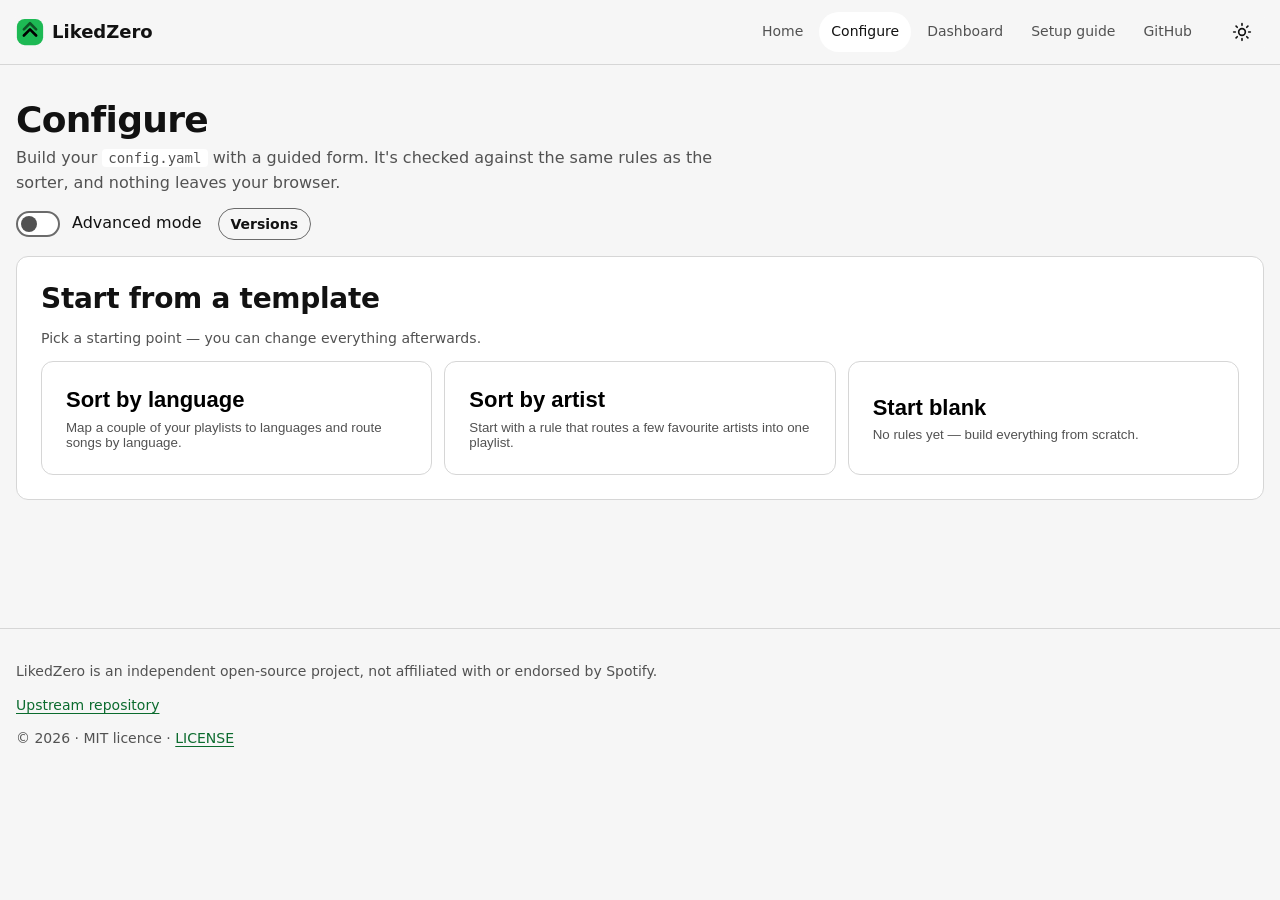
==== commit 9b2049a7: "Schedule the sync from Configure, and view config without a token - config: new `schedule:` (enabled" ====
--- a/docs/builder/index.html
+++ b/docs/builder/index.html
@@ -108,6 +108,48 @@
                 <p class="hint" id="g-inbox-since-hint">Blank means every song is in scope (fine for manual runs; a scheduled run will require this to be set).</p>
                 <p class="err" id="err-g-inbox-since"></p>
               </div>
+              <div class="card" id="sched-panel">
+                <h3>Run automatically</h3>
+                <p class="hint">Pick when LikedZero checks your Liked Songs, in your own timezone. Without this it only runs when you start it.</p>
+                <div class="field check-row-field">
+                  <label class="switch">
+                    <input id="g-sched-enabled" type="checkbox" class="switch-input" role="switch" aria-checked="false" />
+                    <span class="switch-ui" aria-hidden="true"></span>
+                    <span class="switch-label">Run on a schedule</span>
+                  </label>
+                  <button class="help" data-tip="schedule.enabled: LikedZero's GitHub workflow wakes up every 30 minutes and only does something when it is your chosen time. GitHub can start it 5 to 20 minutes late." aria-label="Why does this matter?">?</button>
+                  <p class="err" id="err-g-sched-enabled"></p>
+                </div>
+                <div class="field">
+                  <label class="label" for="g-sched-time">Time of day</label>
+                  <select id="g-sched-time" class="select" aria-describedby="sched-summary err-g-sched-time"></select>
+                  <p class="err" id="err-g-sched-time"></p>
+                </div>
+                <div class="field">
+                  <label class="label" for="g-sched-tz">Timezone
+                    <button class="help" data-tip="schedule.timezone: the time above is wall-clock time in this zone. It follows daylight saving, so the UTC time behind it shifts twice a year. Your browser's timezone is filled in for you." aria-label="Why does this matter?">?</button>
+                  </label>
+                  <select id="g-sched-tz" class="select" aria-describedby="sched-summary err-g-sched-tz"></select>
+                  <p class="err" id="err-g-sched-tz"></p>
+                </div>
+                <fieldset class="field" id="g-sched-days" aria-describedby="err-g-sched-days">
+                  <legend class="label">Days</legend>
+                  <div class="sched-days" id="sched-days"></div>
+                  <p class="err" id="err-g-sched-days"></p>
+                </fieldset>
+                <div class="field check-row-field">
+                  <label class="switch">
+                    <input id="g-sched-apply" type="checkbox" class="switch-input" role="switch" aria-checked="false" />
+                    <span class="switch-ui" aria-hidden="true"></span>
+                    <span class="switch-label">Really move songs on schedule</span>
+                  </label>
+                  <button class="help" data-tip="schedule.apply: off means every scheduled run is a dry run, it only shows what it would do on the dashboard. Turn on once you trust the rules. Needs an inbox start date, so an automatic run can never touch songs you liked before it." aria-label="Why does this matter?">?</button>
+                  <p class="hint" id="sched-apply-hint">Off: scheduled runs are dry runs and nothing moves.</p>
+                  <p class="err" id="err-g-sched-apply"></p>
+                </div>
+                <p class="hint" id="sched-summary" role="status" data-testid="sched-summary"></p>
+              </div>
+
               <div class="wizard-nav"><span></span><button type="button" class="btn btn-primary" data-next>Next: Languages</button></div>
             </section>
 
@@ -271,6 +313,7 @@
           <p id="versions-empty" class="empty">No saved versions yet. Use "Save configuration" on the Review step.</p>
           <h3>On GitHub</h3>
           <p class="hint" id="versions-github-hint">The last 5 commits to <code>config.yaml</code> on your fork.</p>
+          <p><button type="button" class="btn btn-secondary btn-sm" id="gh-load-current" hidden>Load current config.yaml from GitHub</button></p>
           <ul id="versions-github-list" class="versions-list"></ul>
         </div>
       </div>
--- a/docs/builder/builder.css
+++ b/docs/builder/builder.css
@@ -123,3 +123,12 @@
 
 .sr-only { position: absolute; width: 1px; height: 1px; overflow: hidden; clip: rect(0 0 0 0); white-space: nowrap; }
 @media (prefers-reduced-motion: reduce) { * { scroll-behavior: auto !important; transition: none !important; } }
+
+/* Schedule panel */
+#sched-panel { margin-top: var(--space-4); }
+#sched-panel fieldset { border: 0; padding: 0; margin: 0 0 var(--space-4); min-width: 0; }
+.sched-days { display: flex; flex-wrap: wrap; gap: var(--space-2) var(--space-4); }
+#sched-panel select:disabled, #sched-panel input:disabled + span { opacity: .55; }
+
+/* No-token ("by hand") alternative inside the connect dialogs */
+.manual-save, .manual-run { margin-top: var(--space-5); padding-top: var(--space-4); border-top: 1px solid var(--color-border); }
